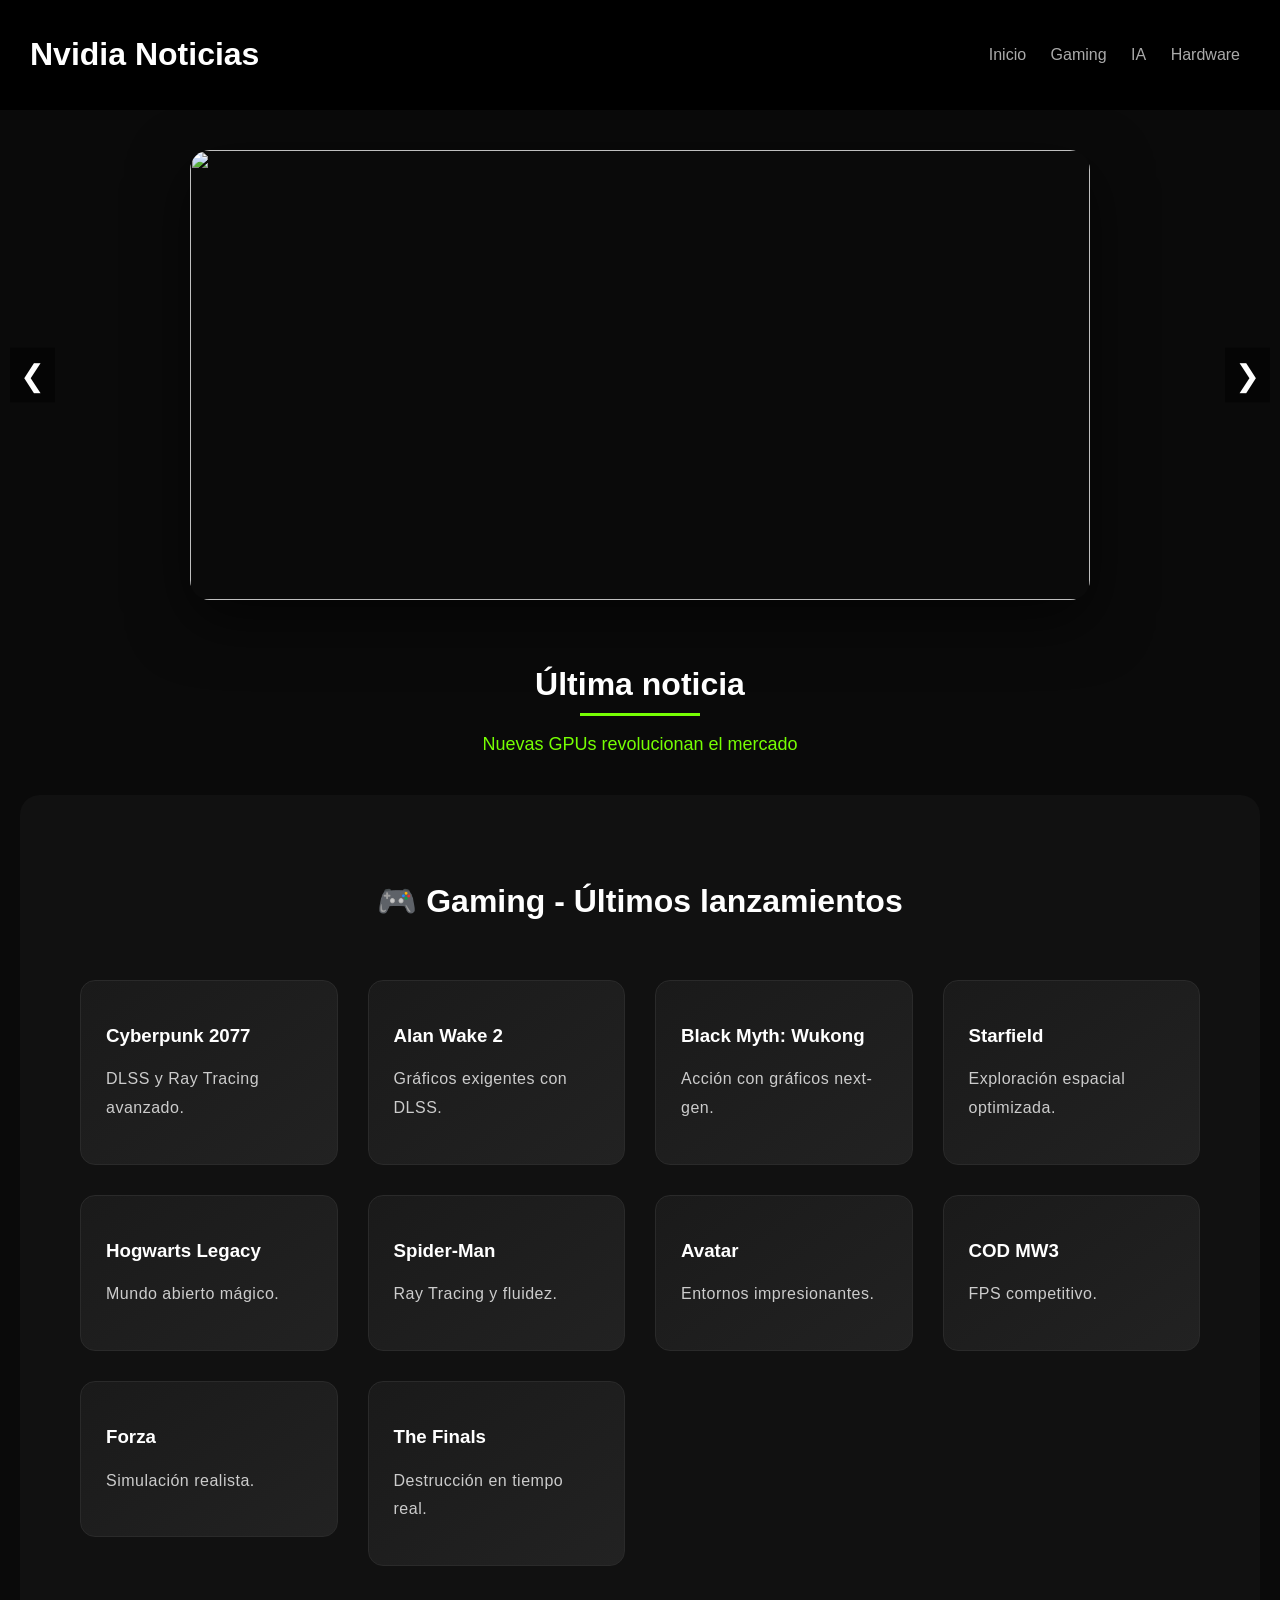
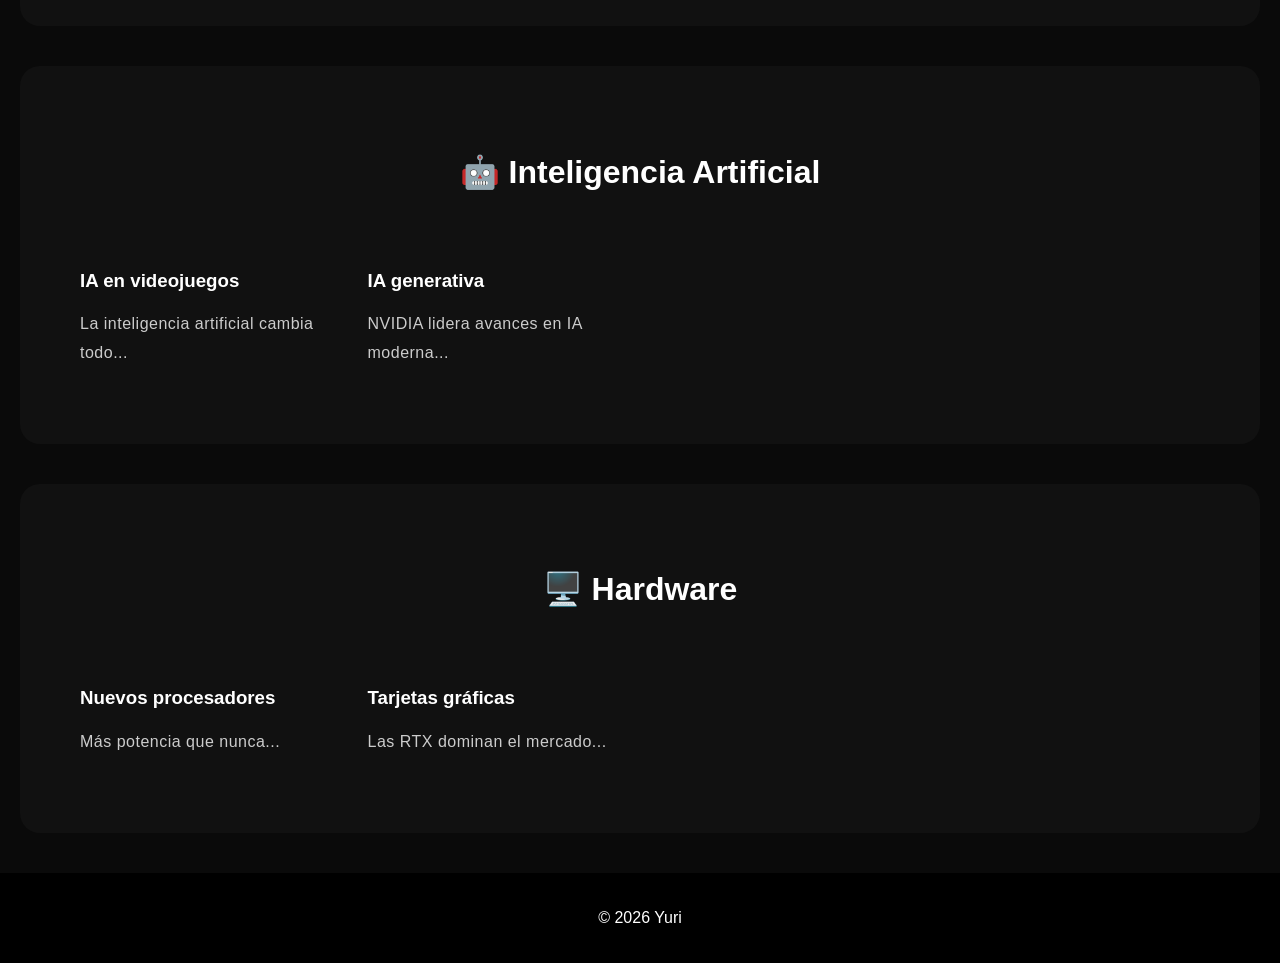
==== index.html @ d406ddd8 "Add files via upload" ====
<!DOCTYPE html>
<html lang="es">

<head>
<meta name="viewport" content="width=device-width, initial-scale=1.0">
<meta charset="UTF-8">
<title>NOTICIAS Nvidia</title>
<link rel="stylesheet" href="styles.css">
</head>

<body class="home-page">

<div class="fade-in" id="page">

<!-- HEADER -->
<header>
<h1>Nvidia Noticias</h1>
<nav>
<a href="#inicio">Inicio</a>
<a href="#gaming">Gaming</a>
<a href="#ia">IA</a>
<a href="#hardware">Hardware</a>
</nav>
</header>

<!-- HERO -->
<section id="inicio" class="hero">

<div class="slider">

<a href="rtx4060ti.html">
<img src="https://www.nvidia.com/content/dam/en-zz/Solutions/geforce/news/geforce-rtx-4060-4060ti/geforce-rtx-4060-family-ogimage.jpg">
</a>

<a href="cyberpunk.html">
<img src="https://i.ytimg.com/vi/_75FAksd0xw/maxresdefault.jpg">
</a>

<a href="rtx5090ti.html">
<img src="https://cdn.wccftech.com/wp-content/uploads/2025/01/NVIDIA-GeForce-RTX-5090-HD-1920x1056.jpeg">
</a>

<a href="ia.html">
<img src="https://d59jb5sy46ag5.cloudfront.net/filesedc/uploads/image/post/Respuesta_nvidia_jensen_huang_criticas_dlss_5_0f2d71fbaec8.jpg">
</a>

</div>

<button class="prev">&#10094;</button>
<button class="next">&#10095;</button>

</section>

<!-- TEXTO HERO -->
<section class="hero-text">
<h2>Última noticia</h2>
<p>Nuevas GPUs revolucionan el mercado</p>
</section>

<!-- GAMING -->
<section id="gaming" class="news">

<h2>🎮 Gaming - Últimos lanzamientos</h2>

<a href="cyberpunk.html" class="card">
<article>
<h3>Cyberpunk 2077</h3>
<p>DLSS y Ray Tracing avanzado.</p>
</article>
</a>

<a href="alanwake.html" class="card">
<article>
<h3>Alan Wake 2</h3>
<p>Gráficos exigentes con DLSS.</p>
</article>
</a>

<a href="wukong.html" class="card">
<article>
<h3>Black Myth: Wukong</h3>
<p>Acción con gráficos next-gen.</p>
</article>
</a>

<a href="starfield.html" class="card">
<article>
<h3>Starfield</h3>
<p>Exploración espacial optimizada.</p>
</article>
</a>

<a href="hogwarts.html" class="card">
<article>
<h3>Hogwarts Legacy</h3>
<p>Mundo abierto mágico.</p>
</article>
</a>

<a href="spiderman.html" class="card">
<article>
<h3>Spider-Man</h3>
<p>Ray Tracing y fluidez.</p>
</article>
</a>

<a href="avatar.html" class="card">
<article>
<h3>Avatar</h3>
<p>Entornos impresionantes.</p>
</article>
</a>

<a href="cod.html" class="card">
<article>
<h3>COD MW3</h3>
<p>FPS competitivo.</p>
</article>
</a>

<a href="forza.html" class="card">
<article>
<h3>Forza</h3>
<p>Simulación realista.</p>
</article>
</a>

<a href="finals.html" class="card">
<article>
<h3>The Finals</h3>
<p>Destrucción en tiempo real.</p>
</article>
</a>

</section>

<!-- IA -->
<section id="ia" class="news">

<h2>🤖 Inteligencia Artificial</h2>

<article>
<h3>IA en videojuegos</h3>
<p>La inteligencia artificial cambia todo...</p>
</article>

<article>
<h3>IA generativa</h3>
<p>NVIDIA lidera avances en IA moderna...</p>
</article>

</section>

<!-- HARDWARE -->
<section id="hardware" class="news">

<h2>🖥️ Hardware</h2>

<article>
<h3>Nuevos procesadores</h3>
<p>Más potencia que nunca...</p>
</article>

<article>
<h3>Tarjetas gráficas</h3>
<p>Las RTX dominan el mercado...</p>
</article>

</section>

<!-- FOOTER -->
<footer>
<p>© 2026 Yuri</p>
</footer>

</div>

<!-- ANIMACIÓN DE CARGA -->
<script>
window.addEventListener("load", () => {
  document.getElementById("page").classList.add("show");
});
</script>


<!-- SLIDER -->
<script>
let index = 0;
const slides = document.querySelectorAll(".slider a");

function showSlide(i) {
  slides.forEach(slide => slide.classList.remove("active"));
  slides[i].classList.add("active");
}

document.querySelector(".next").onclick = () => {
  index = (index + 1) % slides.length;
  showSlide(index);
};

document.querySelector(".prev").onclick = () => {
  index = (index - 1 + slides.length) % slides.length;
  showSlide(index);
};

setInterval(() => {
  index = (index + 1) % slides.length;
  showSlide(index);
}, 4000);

showSlide(index);
</script>


<!-- ANIMACIÓN AL HACER SCROLL -->
<script>
const sections = document.querySelectorAll(".fade-section");

const observer = new IntersectionObserver(entries => {
  entries.forEach(entry => {
    if(entry.isIntersecting){
      entry.target.classList.add("show");
    }
  });
});

sections.forEach(section => {
  observer.observe(section);
});
</script>

</body>
</html>
---- styles.css ----
/* =========================
   RESET
========================= */

body{
  overflow-x:hidden;
  margin:0;
  padding:0;
  font-family:Arial, sans-serif;
  background:#0a0a0a;
  color:white;
}
section{
  scroll-margin-top: 100px;
}
#inicio{
  scroll-margin-top: 80px; /* ajusta según altura del header */
}
html{
  scroll-behavior:smooth;
}
#random-news{
  display: contents;
}
/* =========================
   ANIMACIONES
========================= */

.fade-in{
  opacity:0;
  transform:translateY(20px);
  transition:all .8s ease;
}

.fade-in.show{
  opacity:1;
  transform:translateY(0);
}
.fade-section{
  opacity:0;
  transform:translateY(40px);
  transition:all .8s ease;
}

.fade-section.show{
  opacity:1;
  transform:translateY(0);
}

/* =========================
   HEADER
========================= */

header{
  display:flex;
  justify-content:space-between;
  align-items:center;
  padding:15px 30px;
  background:black;
  position:sticky;
  top:0;
  z-index:1000;
}

nav a{
  margin:0 10px;
  color:#aaa;
  text-decoration:none;
  transition:.3s;
}

nav a:hover{
  color:#76ff03;
}

/* =========================
   HERO GENERAL
========================= */

.hero{
  position:relative;
  width:100%;
  height:auto;
  min-height:260px;
  padding:20px 0;
}
.hero img{
  width:100%;
  height:auto;
  display:block;
}

/* =========================
   TEXTO HERO
========================= */

.hero-text{
  text-align:center;
  margin-top:20px;
  margin-bottom:40px;
}

.hero-text h2{
  font-size:32px;
  margin-bottom:10px;
  position:relative;
}

.hero-text h2::after{
  content:"";
  display:block;
  width:120px;
  height:3px;
  background:#76ff03;
  margin:10px auto;
}

.hero-text p{
  color:#76ff03;
  font-size:18px;
}

/* =========================
   HERO CYBERPUNK / WUKONG
========================= */

.hero-cyber,
.hero-wukong{
  display:flex;
  align-items:center;
  justify-content:center;
  gap:40px;
  max-width:1200px;
  margin:auto;
  padding:20px;
}

.hero-cyber img,
.hero-wukong img{
  width:45%;
  max-width:500px;
  height:auto;
  filter: brightness(0.85) contrast(1.1);
  object-fit:cover;
  object-position:center;
}

.hero-side-text{
  max-width:350px;
}

.hero-side-text h2{
  font-size:42px;
  margin-bottom:10px;
}

.hero-side-text p{
  color:#76ff03;
  font-size:22px;
}

/* =========================
   PAGINAS ESPECIFICAS
========================= */

.home-page .hero{
  padding:40px 0;
  background:url("https://img.freepik.com/vector-gratis/abstracto-gradiente-fondo-lineas-diagonales_23-2150539669.jpg?semt=ais_rp_progressive&w=740&q=80") no-repeat center/cover;
}

.home-page .slider img{
  object-fit:cover;
  object-position:center 60%;
}

.wukong-page{
  background:linear-gradient(to right,#0f0f0f,#1a1a1a);
}

/* =========================
   SLIDER
========================= */

.slider{
  position:relative;
  width:90%;
  max-width:900px;
  margin:0 auto;
  border-radius:20px;
  overflow:hidden;
  background:transparent;
  box-shadow:0 20px 60px rgba(0,0,0,0.6);
  height:450px;
}
.slider a{
  position:absolute;
  inset:0;
  opacity:0;
  transition:opacity .8s ease;
}
.slider a.active{
  opacity:1;
  z-index:2;
}
.slider img{
  width:100%;
  height:100%;
  object-fit:cover;
  display:block;

  transform:scale(1.1);
  transition:transform 4s ease;
}
.slider a.active img{
  transform:scale(1);
}

/* =========================
   BOTONES SLIDER
========================= */

.prev,
.next{
  position:absolute;
  top:50%;
  transform:translateY(-50%);
  background:rgba(0,0,0,.5);
  border:none;
  color:white;
  font-size:30px;
  padding:10px;
  cursor:pointer;
  z-index:4;
}

.prev{ left:10px; }
.next{ right:10px; }

.prev:hover,
.next:hover{
  background:rgba(118,255,3,.5);
}

/* =========================
   NEWS
========================= */

.news{
  display:grid;
  grid-template-columns:repeat(auto-fit,minmax(250px,1fr));
  gap:30px;
  padding:60px;
  margin:40px 20px;
  background:#111;
  border-radius:20px;
}

.news h2{
  grid-column:1 / -1;
  margin-bottom:30px;
  text-align:center;
  font-size:32px;
}

/* =========================
   TARJETAS
========================= */

.card{
  text-decoration:none;
  color:white;
}

.card article{
  background:linear-gradient(145deg,#1a1a1a,#222);
  padding:25px;
  border-radius:15px;
  transition:.3s;
  border:1px solid #2a2a2a;
}

.card article:hover{
  transform:translateY(-5px);
  box-shadow:0 0 20px rgba(118,255,3,.3);
}

/* =========================
   NOTICIA GRANDE
========================= */

.big-news{
  padding:20px;
  max-width:900px;
  margin:auto;
}

.big-news h2{
  font-size:32px;
  margin-bottom:20px;
}

.big-news img{
  width:100%;
  border-radius:12px;
  margin-bottom:25px;
}

/* =========================
   TEXTO
========================= */

.big-news p,
.news p{
  font-size:16px;
  line-height:1.8;
  letter-spacing:.5px;
  color:#ccc;
}

/* =========================
   FOOTER
========================= */

footer{
  text-align:center;
  padding:20px;
  background:black;
}

/* =========================
   RESPONSIVE
========================= */

@media (max-width:768px){

header{
  flex-direction:column;
  text-align:center;
}
.slider{
  height:260px;
  object-position: center center;
}

nav a{
  display:inline-block;
  margin:5px;
}
.hero-cyber,
.hero-wukong{
  flex-direction:column;
  text-align:center;
  gap:20px;
  padding: 0 0px;
}
.wukong-page .hero-wukong img{
  width:100%;
  object-fit:cover;
  object-position:center center;
}
.hero-cyber img,
.hero-wukong img{
  width:100%;
  max-width:90%; 
  margin:0 auto;
  display:block;
}

.hero-side-text{
  max-width:100%;
}

.hero-side-text h2{
  font-size:28px;
}

.hero-side-text p{
  font-size:18px;
}

.news{
  padding:20px;
}

}
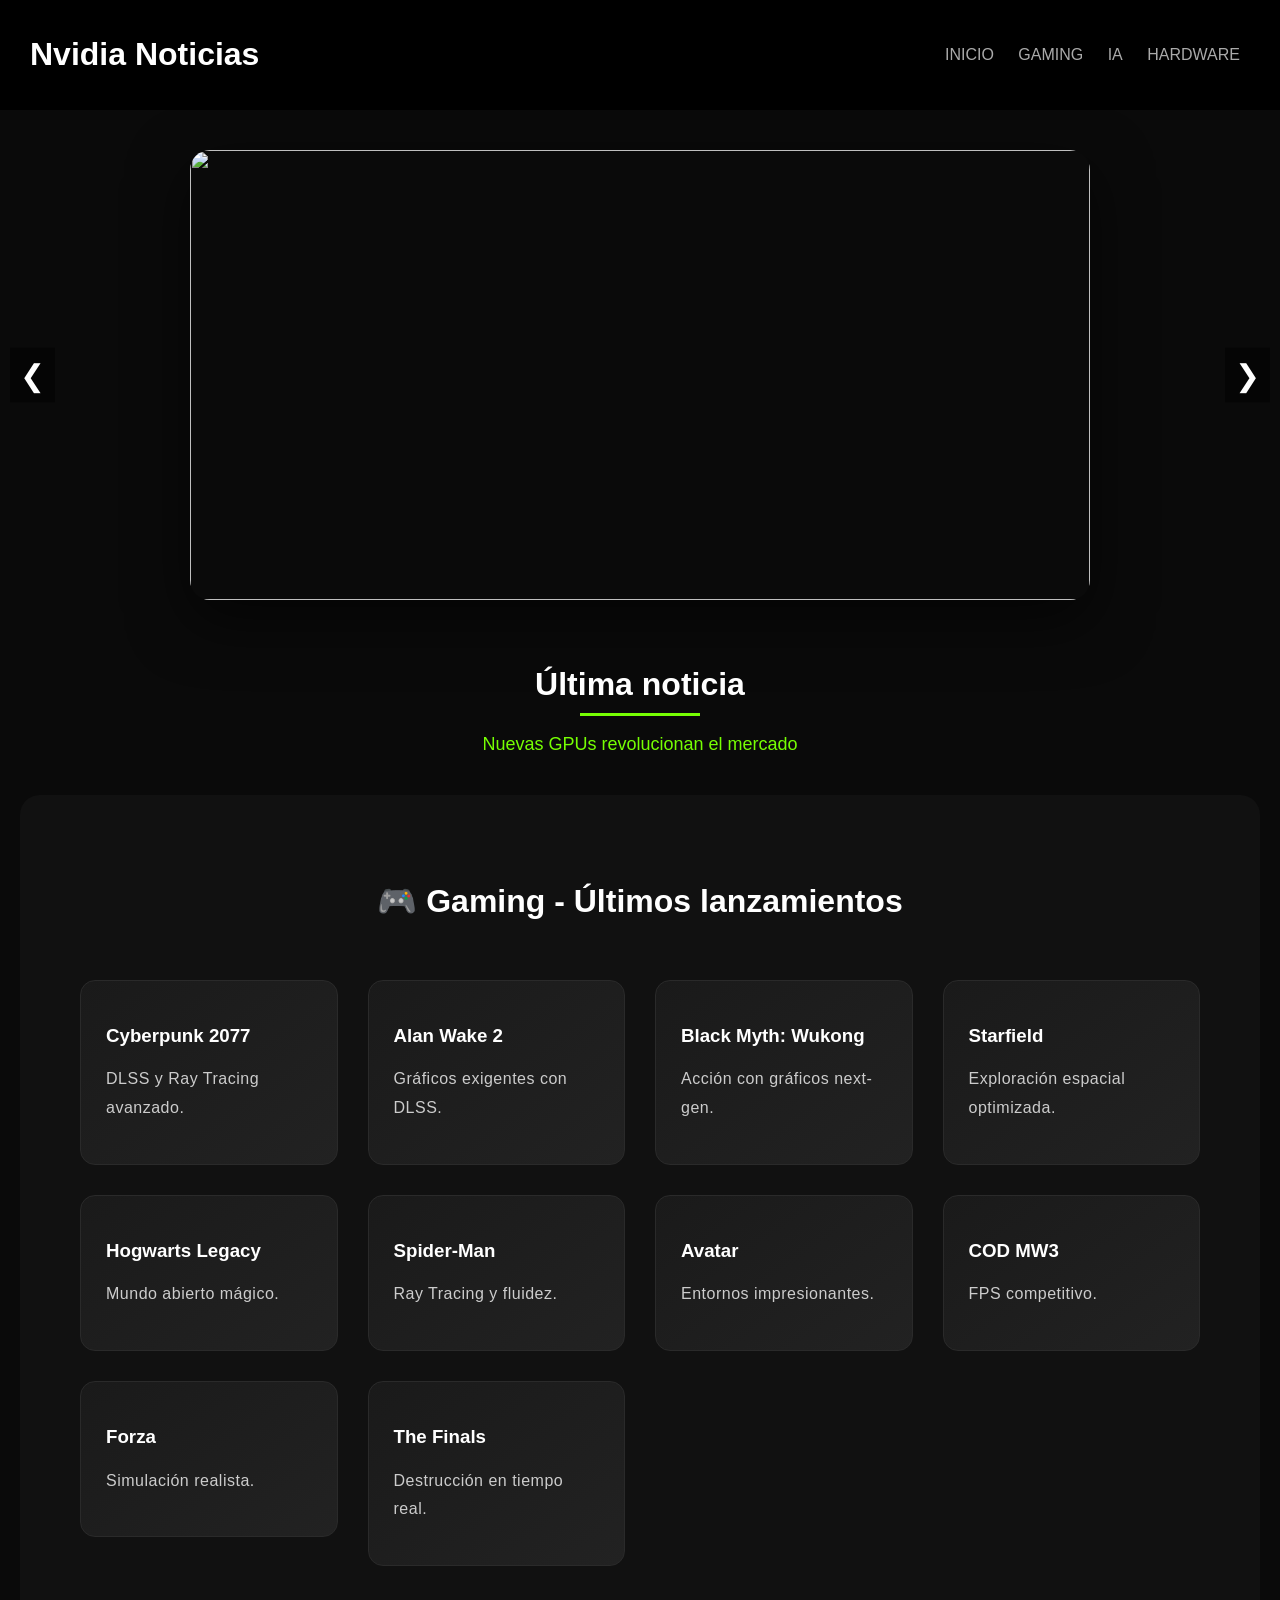
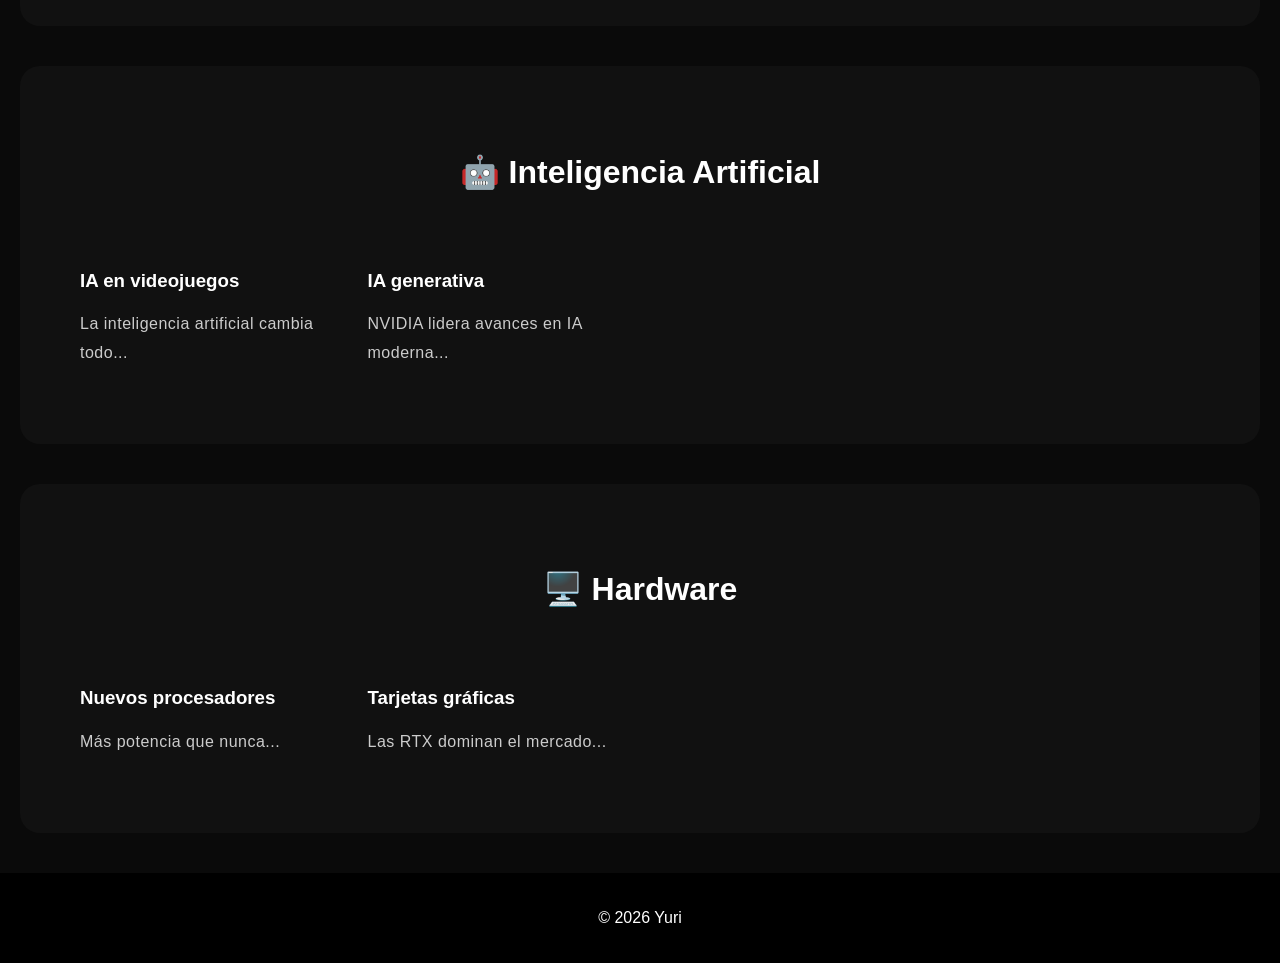
==== commit e5562af1: "Fix HTML encoding issues in index.html" ====
--- a/index.html
+++ b/index.html
@@ -16,10 +16,10 @@
 <header>
 <h1>Nvidia Noticias</h1>
 <nav>
-<a href="#inicio">Inicio</a>
-<a href="#gaming">Gaming</a>
+<a href="#inicio">INICIO</a>
+<a href="#gaming">GAMING</a>
 <a href="#ia">IA</a>
-<a href="#hardware">Hardware</a>
+<a href="#hardware">HARDWARE</a>
 </nav>
 </header>
 
@@ -230,4 +230,4 @@
 </script>
 
 </body>
-</html>+</html>
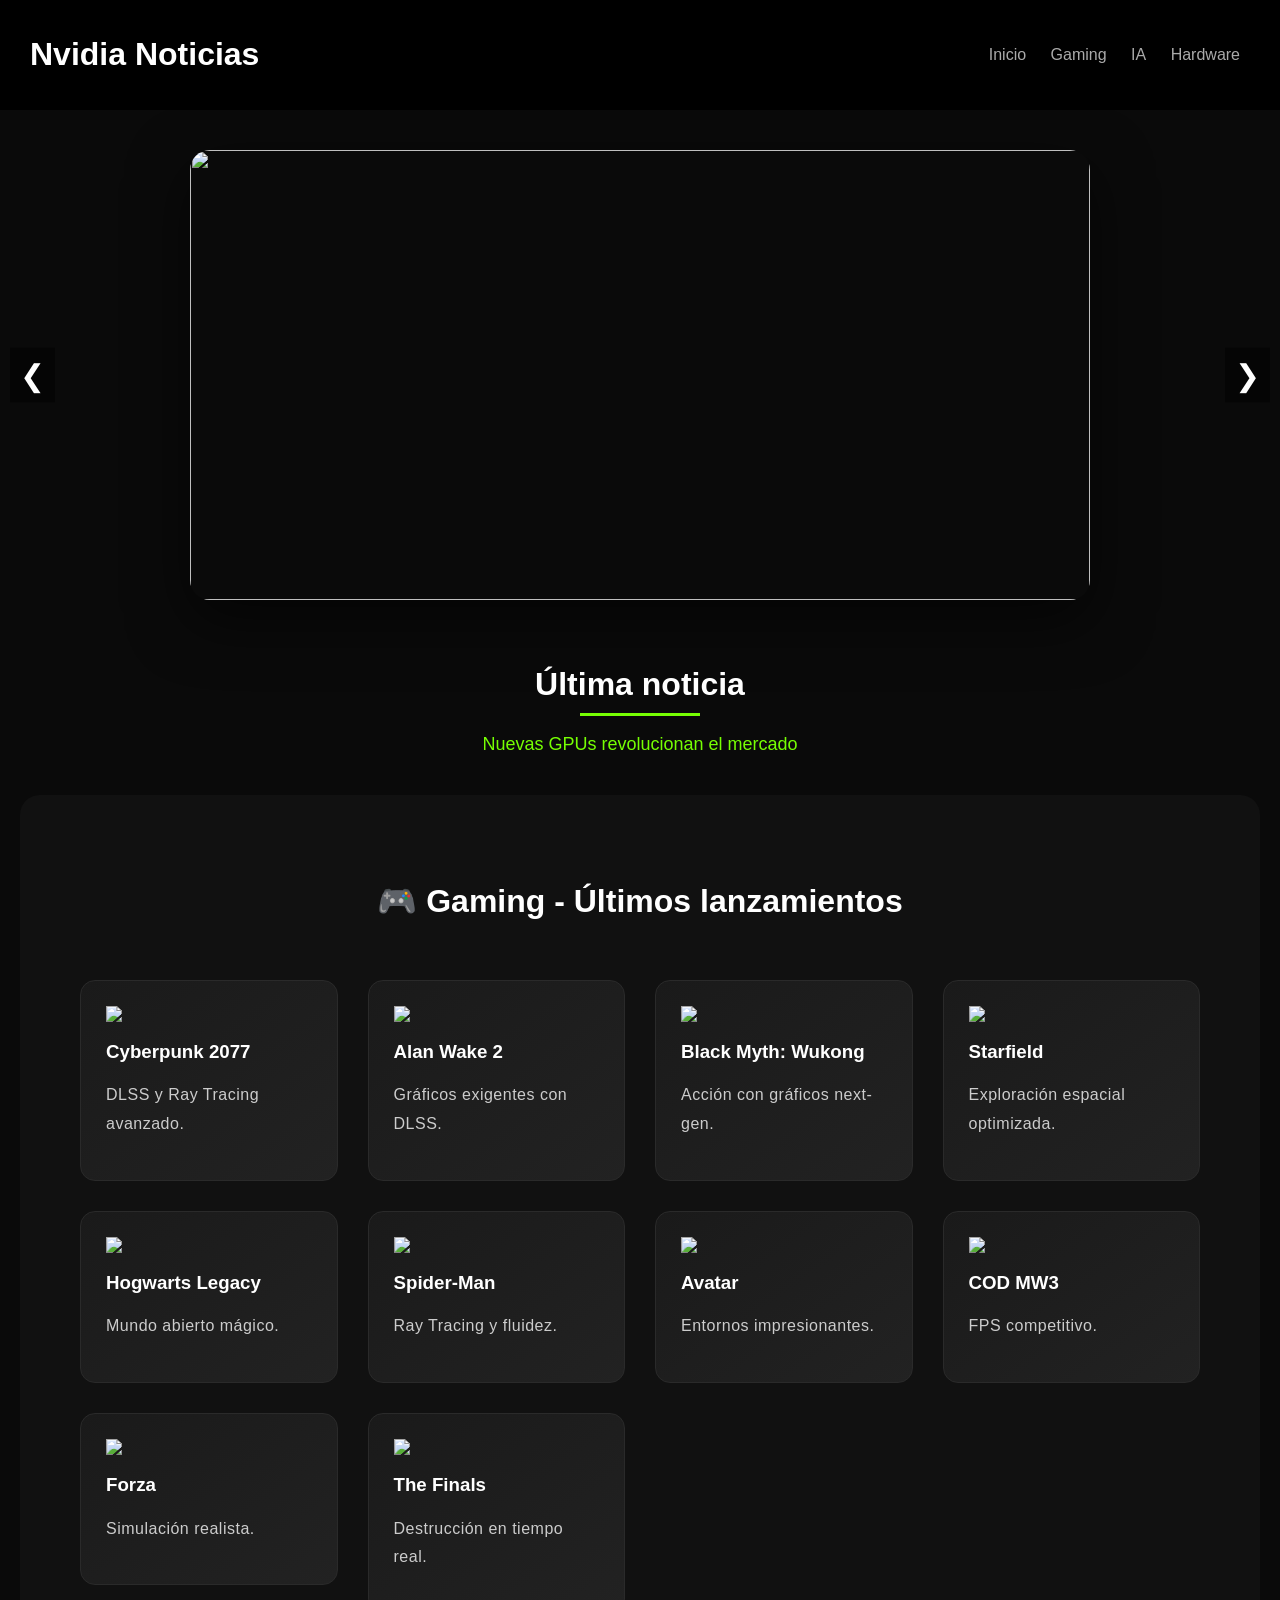
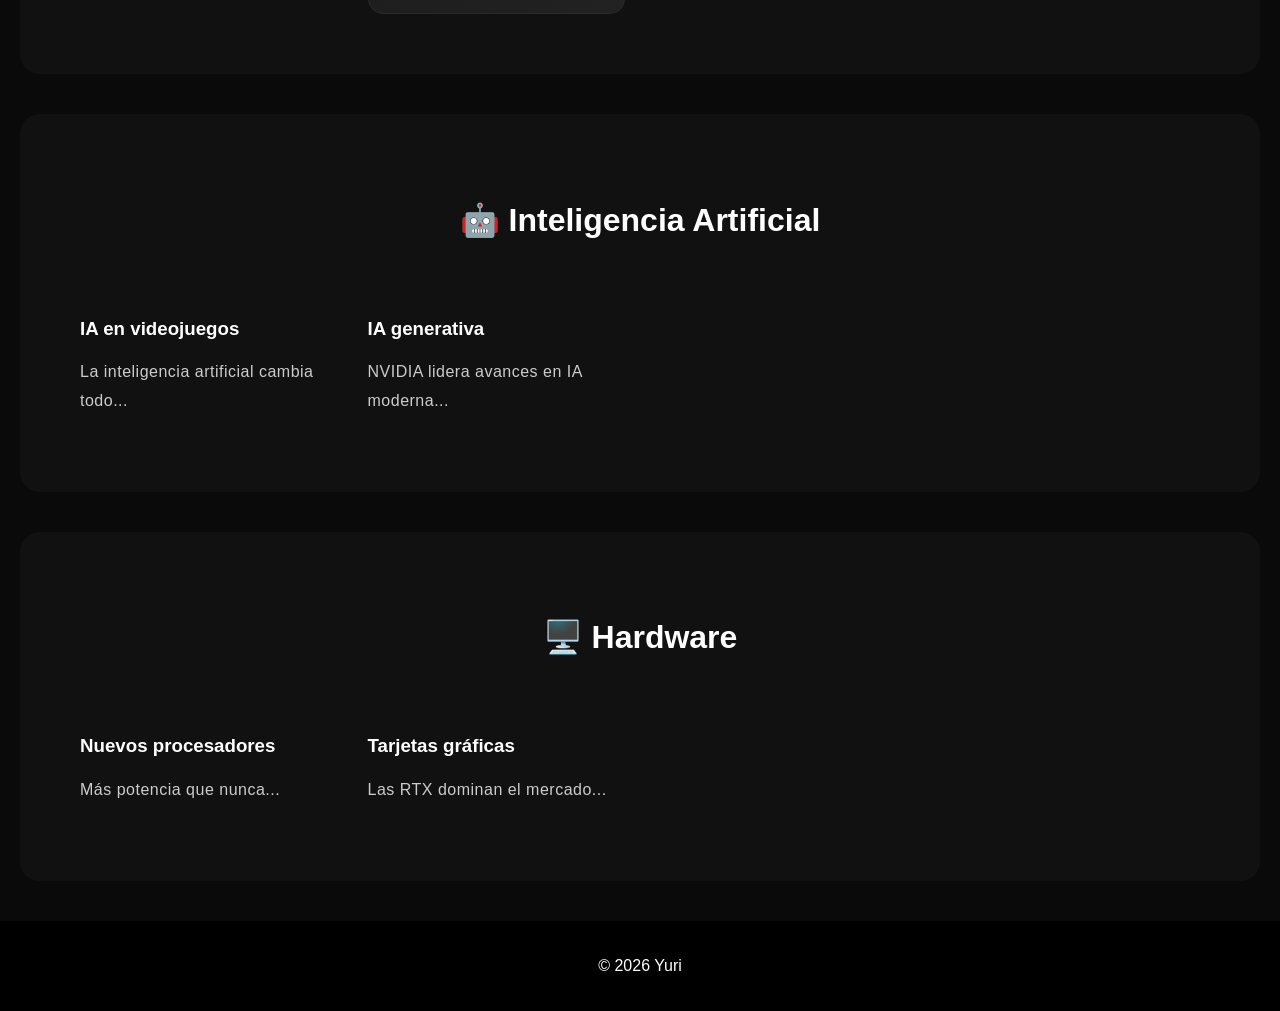
==== commit e53cd958: "Update index.html" ====
--- a/index.html
+++ b/index.html
@@ -16,10 +16,10 @@
 <header>
 <h1>Nvidia Noticias</h1>
 <nav>
-<a href="#inicio">INICIO</a>
-<a href="#gaming">GAMING</a>
+<a href="#inicio">Inicio</a>
+<a href="#gaming">Gaming</a>
 <a href="#ia">IA</a>
-<a href="#hardware">HARDWARE</a>
+<a href="#hardware">Hardware</a>
 </nav>
 </header>
 
@@ -63,14 +63,16 @@
 <h2>🎮 Gaming - Últimos lanzamientos</h2>
 
 <a href="cyberpunk.html" class="card">
-<article>
-<h3>Cyberpunk 2077</h3>
-<p>DLSS y Ray Tracing avanzado.</p>
-</article>
+  <article>
+    <img src="https://i.ytimg.com/vi/_75FAksd0xw/maxresdefault.jpg">
+    <h3>Cyberpunk 2077</h3>
+    <p>DLSS y Ray Tracing avanzado.</p>
+  </article>
 </a>
 
 <a href="alanwake.html" class="card">
 <article>
+  <img src="https://geeko-media.lesoir.be/wp-content/uploads/2023/11/ALAN-WAKE-AFF-1068x580.jpg">
 <h3>Alan Wake 2</h3>
 <p>Gráficos exigentes con DLSS.</p>
 </article>
@@ -78,6 +80,7 @@
 
 <a href="wukong.html" class="card">
 <article>
+  <img src="https://cloudfront-us-east-1.images.arcpublishing.com/copesa/UTXVXI5LONB55AIKQVICMKXAM4.jpg">
 <h3>Black Myth: Wukong</h3>
 <p>Acción con gráficos next-gen.</p>
 </article>
@@ -85,6 +88,7 @@
 
 <a href="starfield.html" class="card">
 <article>
+  <img src="https://shared.fastly.steamstatic.com/store_item_assets/steam/apps/1716740/capsule_616x353.jpg?t=1773759594">
 <h3>Starfield</h3>
 <p>Exploración espacial optimizada.</p>
 </article>
@@ -92,6 +96,7 @@
 
 <a href="hogwarts.html" class="card">
 <article>
+  <img src="https://assets.nintendo.com/image/upload/ar_16:9,c_lpad,w_1240/b_white/f_auto/q_auto/store/software/switch/70010000014724/72ce0a17215521a167c3da579db4cc48a2f7a52eacc81ad985ba20fd6817fdc2">
 <h3>Hogwarts Legacy</h3>
 <p>Mundo abierto mágico.</p>
 </article>
@@ -99,6 +104,7 @@
 
 <a href="spiderman.html" class="card">
 <article>
+  <img src="https://encrypted-tbn0.gstatic.com/images?q=tbn:ANd9GcRF3SodzXUZK-5pZvQP10zX2SZTaMP24neWZg&s">
 <h3>Spider-Man</h3>
 <p>Ray Tracing y fluidez.</p>
 </article>
@@ -106,6 +112,7 @@
 
 <a href="avatar.html" class="card">
 <article>
+  <img src="https://image.api.playstation.com/vulcan/ap/rnd/202306/0113/dff5e6c6b9cdd36b417d13aea5bc7cede609f70a44905ac8.jpg">
 <h3>Avatar</h3>
 <p>Entornos impresionantes.</p>
 </article>
@@ -113,6 +120,7 @@
 
 <a href="cod.html" class="card">
 <article>
+  <img src="https://imagenes.hobbyconsolas.com/files/image_1920_1080/uploads/imagenes/2025/02/14/690463561184e.jpeg">
 <h3>COD MW3</h3>
 <p>FPS competitivo.</p>
 </article>
@@ -120,6 +128,7 @@
 
 <a href="forza.html" class="card">
 <article>
+  <img src="https://shared.fastly.steamstatic.com/store_item_assets/steam/apps/2483190/e8e49b907c171a8036e9430eadf13306a085533d/capsule_616x353.jpg?t=1771950222">
 <h3>Forza</h3>
 <p>Simulación realista.</p>
 </article>
@@ -127,6 +136,7 @@
 
 <a href="finals.html" class="card">
 <article>
+  <img src="https://encrypted-tbn0.gstatic.com/images?q=tbn:ANd9GcQHQZQpBad9wdoiNx3nM9UkuuyjoRxwXKh8kw&s">
 <h3>The Finals</h3>
 <p>Destrucción en tiempo real.</p>
 </article>
--- a/styles.css
+++ b/styles.css
@@ -9,6 +9,14 @@
   font-family:Arial, sans-serif;
   background:#0a0a0a;
   color:white;
+}
+*{
+  box-sizing: border-box;
+}
+
+img{
+  max-width:100%;
+  display:block;
 }
 section{
   scroll-margin-top: 100px;
@@ -133,6 +141,7 @@
   max-width:1200px;
   margin:auto;
   padding:20px;
+  box-sizing: border-box;
 }
 
 .hero-cyber img,
@@ -205,16 +214,15 @@
 .slider img{
   width:100%;
   height:100%;
-  object-fit:cover;
-  display:block;
-
-  transform:scale(1.1);
-  transition:transform 4s ease;
-}
+  object-fit:conver;
+
+  transform: scale(1.03);
+  transition: transform 6s ease;
+}
+
 .slider a.active img{
-  transform:scale(1);
-}
-
+  transform: scale(1);
+}
 /* =========================
    BOTONES SLIDER
 ========================= */
@@ -338,8 +346,16 @@
   text-align:center;
 }
 .slider{
-  height:260px;
+  width:100%;
+  margin:0 auto;
+  height:auto;
+  aspect-ratio: 16 / 9; /* 👈 mantiene proporción */
   object-position: center center;
+}
+.slider img{
+  width:100%;
+  height:100%;
+  object-fit: contain; /* 👈 NO recorta */
 }
 
 nav a{
@@ -349,9 +365,10 @@
 .hero-cyber,
 .hero-wukong{
   flex-direction:column;
+  display:flex;
   text-align:center;
   gap:20px;
-  padding: 0 0px;
+  padding: 0 10px;
 }
 .wukong-page .hero-wukong img{
   width:100%;
@@ -360,12 +377,11 @@
 }
 .hero-cyber img,
 .hero-wukong img{
-  width:100%;
-  max-width:90%; 
-  margin:0 auto;
-  display:block;
-}
-
+  width:100% !important;
+  aspect-ratio: 20 / 9;
+  object-fit: cover;
+  max-height:300px; /* 👈 ajusta */
+}
 .hero-side-text{
   max-width:100%;
 }
@@ -382,4 +398,4 @@
   padding:20px;
 }
 
-}+}
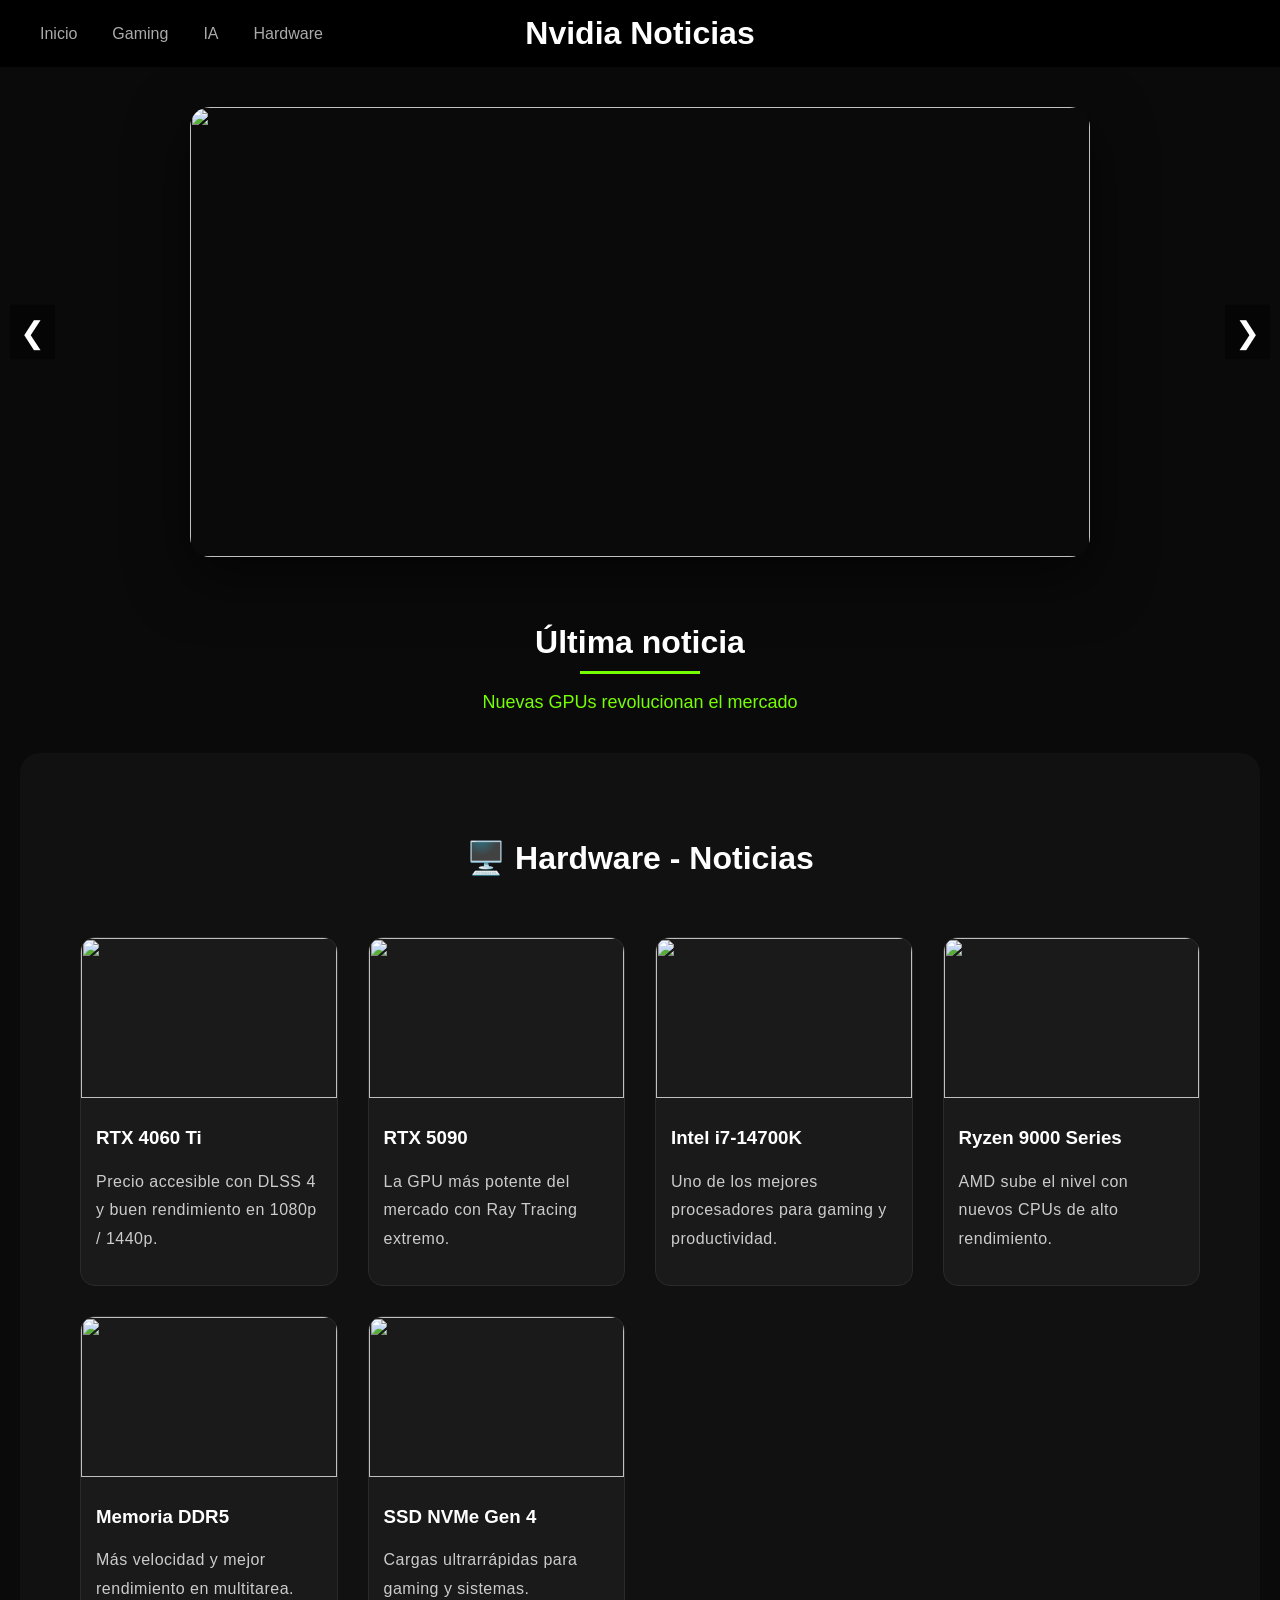
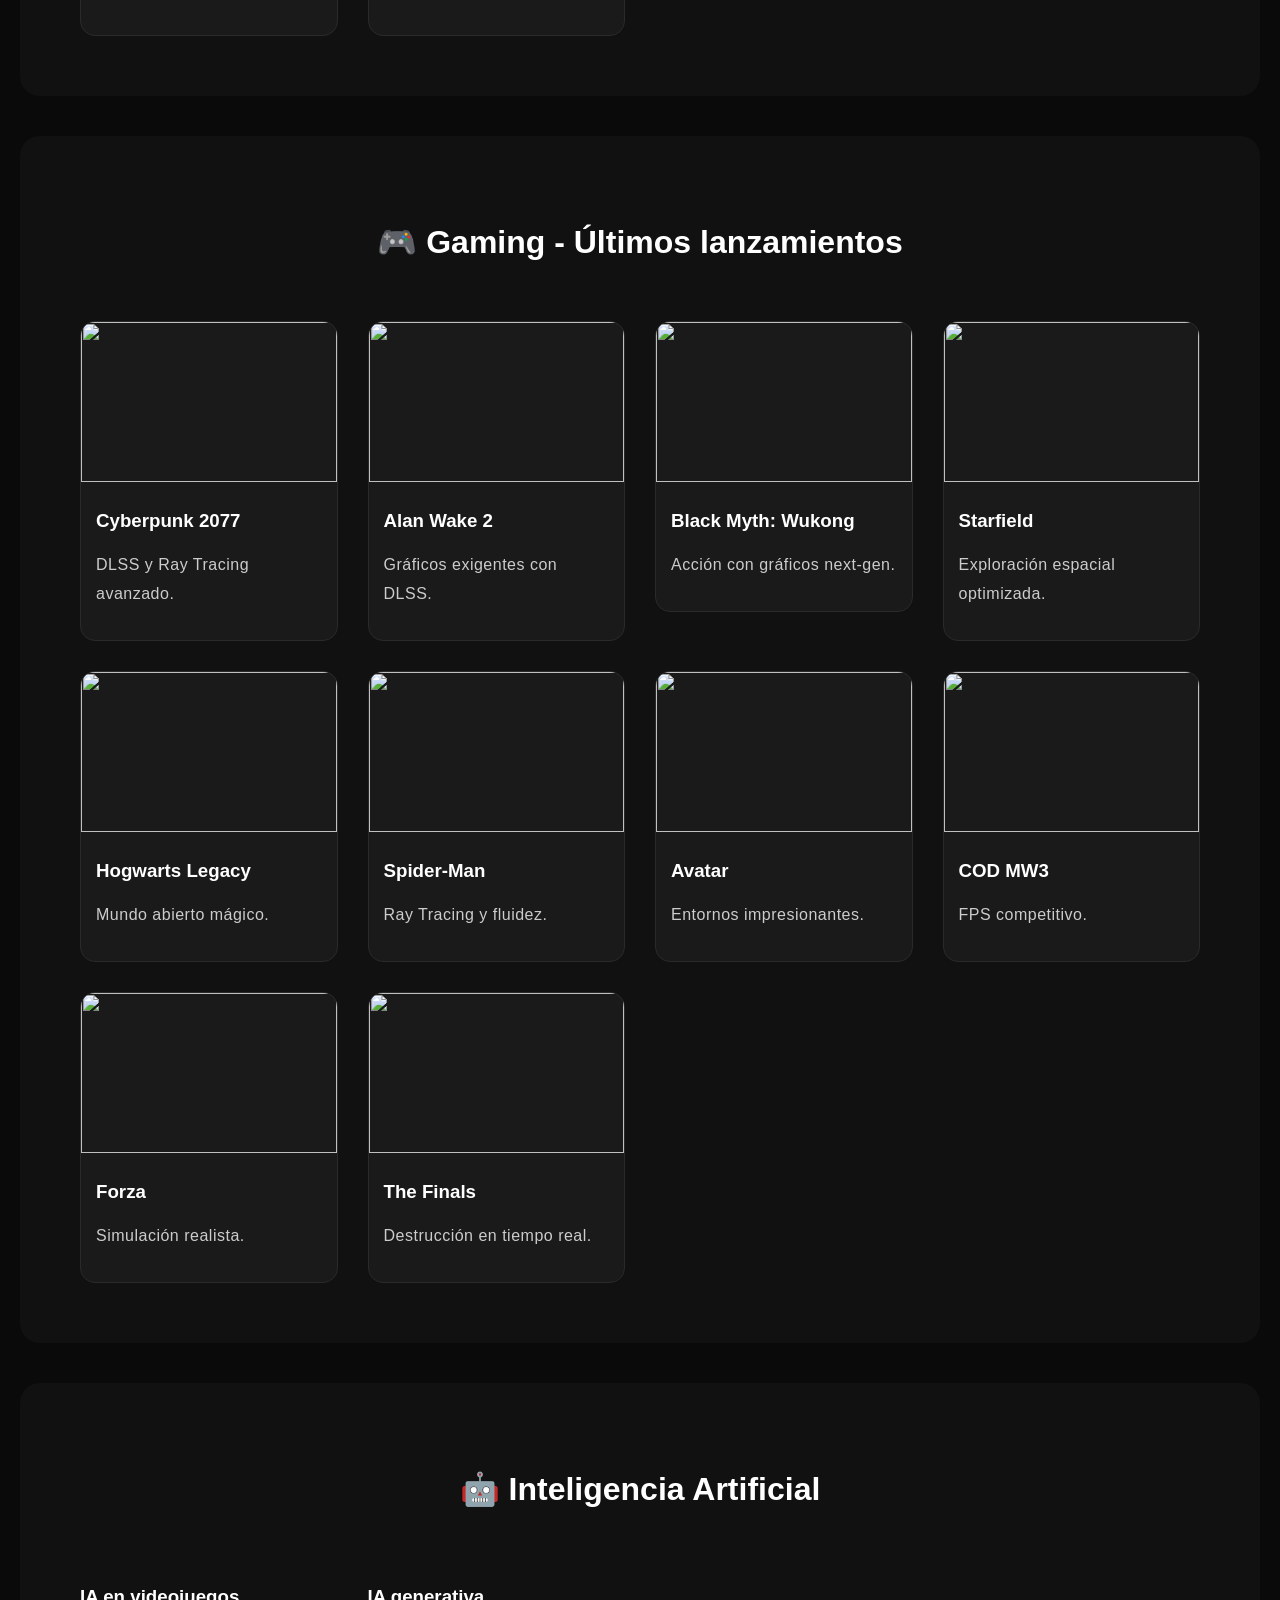
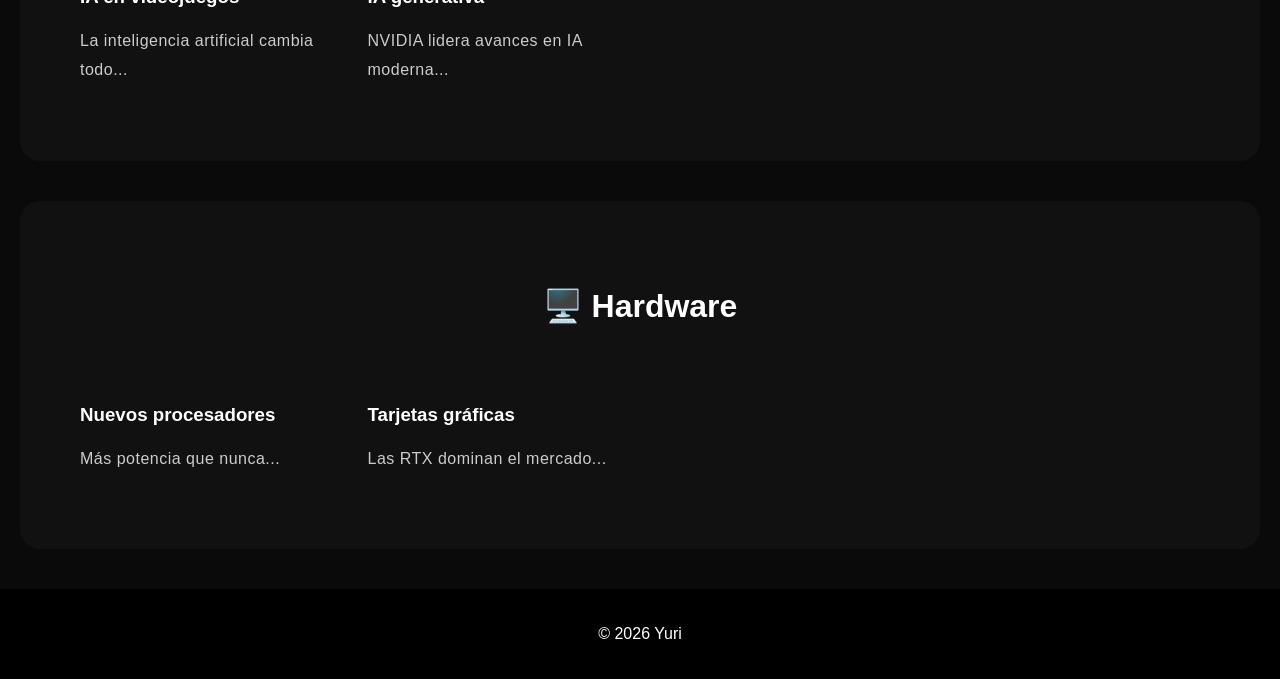
==== commit 2c8e22ec: "Update index.html" ====
--- a/index.html
+++ b/index.html
@@ -14,13 +14,13 @@
 
 <!-- HEADER -->
 <header>
-<h1>Nvidia Noticias</h1>
-<nav>
-<a href="#inicio">Inicio</a>
-<a href="#gaming">Gaming</a>
-<a href="#ia">IA</a>
-<a href="#hardware">Hardware</a>
-</nav>
+  <h1>Nvidia Noticias</h1>
+  <nav>
+    <a href="#inicio">Inicio</a>
+    <a href="#gaming">Gaming</a>
+    <a href="#ia">IA</a>
+    <a href="#hardware">Hardware</a>
+  </nav>
 </header>
 
 <!-- HERO -->
@@ -56,7 +56,60 @@
 <h2>Última noticia</h2>
 <p>Nuevas GPUs revolucionan el mercado</p>
 </section>
-
+<!-- HARDWARE PRO -->
+<section id="hardware" class="news">
+
+<h2>🖥️ Hardware - Noticias</h2>
+
+<a href="rtx4060ti.html" class="card">
+  <article>
+    <img src="https://www.nvidia.com/content/dam/en-zz/Solutions/geforce/news/geforce-rtx-4060-4060ti/geforce-rtx-4060-family-ogimage.jpg">
+    <h3>RTX 4060 Ti</h3>
+    <p>Precio accesible con DLSS 4 y buen rendimiento en 1080p / 1440p.</p>
+  </article>
+</a>
+
+<a href="rtx5090ti.html" class="card">
+  <article>
+    <img src="https://cdn.wccftech.com/wp-content/uploads/2025/01/NVIDIA-GeForce-RTX-5090-HD-1920x1056.jpeg">
+    <h3>RTX 5090</h3>
+    <p>La GPU más potente del mercado con Ray Tracing extremo.</p>
+  </article>
+</a>
+
+<a href="cpu.html" class="card">
+  <article>
+    <img src="https://m.media-amazon.com/images/I/61C1DOLRK4L.jpg">
+    <h3>Intel i7-14700K</h3>
+    <p>Uno de los mejores procesadores para gaming y productividad.</p>
+  </article>
+</a>
+
+<a href="amd.html" class="card">
+  <article>
+    <img src="https://itc.ua/wp-content/uploads/2024/12/AMD-Ryzen-9000X3D-3D-V-Cache-CPUs-Ryzen-9-9950X3D-Ryzen-7-9800X3D-Gaming-Performance-Leak-_Main-835x497.jpg">
+    <h3>Ryzen 9000 Series</h3>
+    <p>AMD sube el nivel con nuevos CPUs de alto rendimiento.</p>
+  </article>
+</a>
+
+<a href="ram.html" class="card">
+  <article>
+    <img src="https://media.kingston.com/kingston/articles/ktc-hero-ddr5-qualified-motherboards-thumbnail-md.jpg">
+    <h3>Memoria DDR5</h3>
+    <p>Más velocidad y mejor rendimiento en multitarea.</p>
+  </article>
+</a>
+
+<a href="ssd.html" class="card">
+  <article>
+    <img src="https://assets.micron.com/adobe/assets/urn:aaid:aem:3826b33c-1877-4d63-ab63-1d58f9dc3e99/as/crucial-catalog-nvme-background-hero-banner-3000x1200.jpg?width=1500&preferwebp=true">
+    <h3>SSD NVMe Gen 4</h3>
+    <p>Cargas ultrarrápidas para gaming y sistemas.</p>
+  </article>
+</a>
+
+</section>
 <!-- GAMING -->
 <section id="gaming" class="news">
 
--- a/styles.css
+++ b/styles.css
@@ -15,17 +15,15 @@
 }
 
 img{
+
   max-width:100%;
+  height:auto;
+
   display:block;
-}
-section{
-  scroll-margin-top: 100px;
-}
-#inicio{
-  scroll-margin-top: 80px; /* ajusta según altura del header */
 }
 html{
   scroll-behavior:smooth;
+  scroll-padding-top: 130px;
 }
 #random-news{
   display: contents;
@@ -61,8 +59,8 @@
 
 header{
   display:flex;
-  justify-content:space-between;
   align-items:center;
+  justify-content:center; /* 👈 centra el h1 */
   padding:15px 30px;
   background:black;
   position:sticky;
@@ -70,6 +68,19 @@
   z-index:1000;
 }
 
+/* NAV a la izquierda */
+header nav{
+  position:absolute;
+  left:30px;
+  display:flex;
+  gap:15px;
+}
+
+/* TÍTULO */
+header h1{
+  margin:0;
+}
+
 nav a{
   margin:0 10px;
   color:#aaa;
@@ -80,7 +91,6 @@
 nav a:hover{
   color:#76ff03;
 }
-
 /* =========================
    HERO GENERAL
 ========================= */
@@ -107,7 +117,12 @@
   margin-top:20px;
   margin-bottom:40px;
 }
-
+.hero-full img{
+  width:100%;
+  height:400px; /* puedes subir a 500 si quieres */
+  object-fit:cover; /* 🔥 clave para que no se deforme */
+  border-radius:12px;
+}
 .hero-text h2{
   font-size:32px;
   margin-bottom:10px;
@@ -134,7 +149,7 @@
 
 .hero-cyber,
 .hero-wukong{
-  display:flex;
+  display:block !important;
   align-items:center;
   justify-content:center;
   gap:40px;
@@ -146,14 +161,25 @@
 
 .hero-cyber img,
 .hero-wukong img{
-  width:45%;
-  max-width:500px;
-  height:auto;
-  filter: brightness(0.85) contrast(1.1);
+   width:100%;
+  max-width:none; /* 👈 elimina el límite */
+  height:400px;
   object-fit:cover;
-  object-position:center;
-}
-
+  display:block;
+  border-radius:15px;
+}
+.hero-small img{
+  width:100%;
+  max-width:700px;
+  margin:auto;
+  display:block;
+  border-radius:12px;
+}
+
+.hero-text{
+  text-align:center;
+  margin-top:15px;
+}
 .hero-side-text{
   max-width:350px;
 }
@@ -167,7 +193,89 @@
   color:#76ff03;
   font-size:22px;
 }
-
+/* =========================
+   Layout general
+========================= */
+
+.layout{
+  display:flex;
+  align-items:flex-start; /* 👈 IMPORTANTE */
+  gap:30px;
+  max-width:1200px;
+  margin:40px auto;
+}
+
+/* contenido izquierda */
+.content{
+  flex: 0 0 85%;
+}
+
+/* sidebar derecha */
+.sidebar{
+  flex: 0 0 20%;
+  max-width:320px;
+  background:#111;
+  margin-top:20px;
+  padding:20px;
+  border-radius:15px;
+  height:fit-content;
+
+  margin-top: 30px; /* 👈 AJUSTA ESTO */
+}
+.sidebar-news{
+  display:flex;
+  flex-direction:column;
+  gap:15px;
+}
+/* tarjetas */
+.side-card{
+  display:block; /* 👈 cambia de flex a bloque */
+  padding:10px;
+  margin-bottom:15px;
+  background:#1a1a1a;
+  border-radius:12px;
+  overflow:hidden;
+   text-align:center;
+
+  text-decoration:none;
+  color:white;
+  transition:.3s;
+}
+.sidebar h3{
+  margin-bottom:20px;
+}
+/* imagen */
+.side-card img{
+  width:100%;
+  height:auto; /* 👈 clave */
+  max-height:120px; /* opcional */
+  object-fit:contain; /* 👈 muestra completa */
+  background:#000; /* opcional, relleno */
+  border-radius:10px;
+}
+
+
+/* texto */
+.side-info h4{
+  font-size:18px;
+  font-weight:bold;
+}
+
+.side-info p{
+  margin:2px 0 0;
+  font-size:18px;
+  color:#ffffff;
+}
+
+/* hover */
+
+.side-card:hover p{
+  color:black;
+}
+.side-card:hover{
+  background:#76ff03;
+  color:black;
+}
 /* =========================
    PAGINAS ESPECIFICAS
 ========================= */
@@ -280,16 +388,31 @@
 }
 
 .card article{
-  background:linear-gradient(145deg,#1a1a1a,#222);
-  padding:25px;
+  background:#1a1a1a;
   border-radius:15px;
+  overflow:hidden;
   transition:.3s;
   border:1px solid #2a2a2a;
-}
-
+  position:relative;
+}
+.card img{
+  width:100%;
+  height:160px;
+  object-fit:contain; /* 👈 NO corta */
+}
+
+/* texto */
+.card h3{
+  padding:10px 15px 0;
+}
+
+.card p{
+  padding:0 15px 15px;
+  color:#aaa;
+}
 .card article:hover{
-  transform:translateY(-5px);
-  box-shadow:0 0 20px rgba(118,255,3,.3);
+  transform:translateY(-8px) scale(1.02);
+  box-shadow:0 10px 30px rgba(118,255,3,.3);
 }
 
 /* =========================
@@ -297,6 +420,7 @@
 ========================= */
 
 .big-news{
+   margin-top:0;
   padding:20px;
   max-width:900px;
   margin:auto;
@@ -309,8 +433,10 @@
 
 .big-news img{
   width:100%;
+  max-width:100%;   /* 👈 que use todo el ancho */
+  height:auto;
+  display:block;
   border-radius:12px;
-  margin-bottom:25px;
 }
 
 /* =========================
@@ -342,8 +468,18 @@
 @media (max-width:768px){
 
 header{
-  flex-direction:column;
-  text-align:center;
+    display:flex; /* 👈 volvemos a flex */
+    flex-direction:column; /* 👈 uno debajo del otro */
+    align-items:center;
+    text-align:center;
+    gap:10px;
+  }
+  header nav{
+  position: static; /* 👈 quita el absolute */
+  display: flex;
+  justify-content: center;
+  flex-wrap: wrap; /* 👈 permite que bajen en línea */
+  gap: 10px;
 }
 .slider{
   width:100%;
@@ -359,15 +495,33 @@
 }
 
 nav a{
-  display:inline-block;
-  margin:5px;
+  margin: 5px;
+  font-size: 14px;
+}
+.hero-vertical{
+  display:flex;
+  flex-direction:column;
+  align-items:center;
+  text-align:center;
+}
+.hero-vertical .hero-side-text{
+  text-align:center;
+  width:100%;
+  max-width:100%; /* 👈 ESTA ES LA CLAVE */
+}
+.hero-vertical .hero-side-text h2{
+  margin:0;
+}
+
+.hero-vertical .hero-side-text p{
+  margin-top:5px;
 }
 .hero-cyber,
 .hero-wukong{
   flex-direction:column;
   display:flex;
   text-align:center;
-  gap:20px;
+  gap:25px;
   padding: 0 10px;
 }
 .wukong-page .hero-wukong img{
@@ -397,5 +551,23 @@
 .news{
   padding:20px;
 }
-
-}
+ html{
+scroll-padding-top: 150px; /* 👈 más alto porque el header crece */
+}
+
+.layout{
+  flex-direction:column;
+  gap:10px; /* 👈 reduce espacio */
+}
+
+.sidebar{
+  margin:0;           /* 👈 elimina separación rara */
+  max-width:100%;
+  width:100%;
+}
+.content{
+  flex:100%;
+  max-width:100%;
+}
+
+}
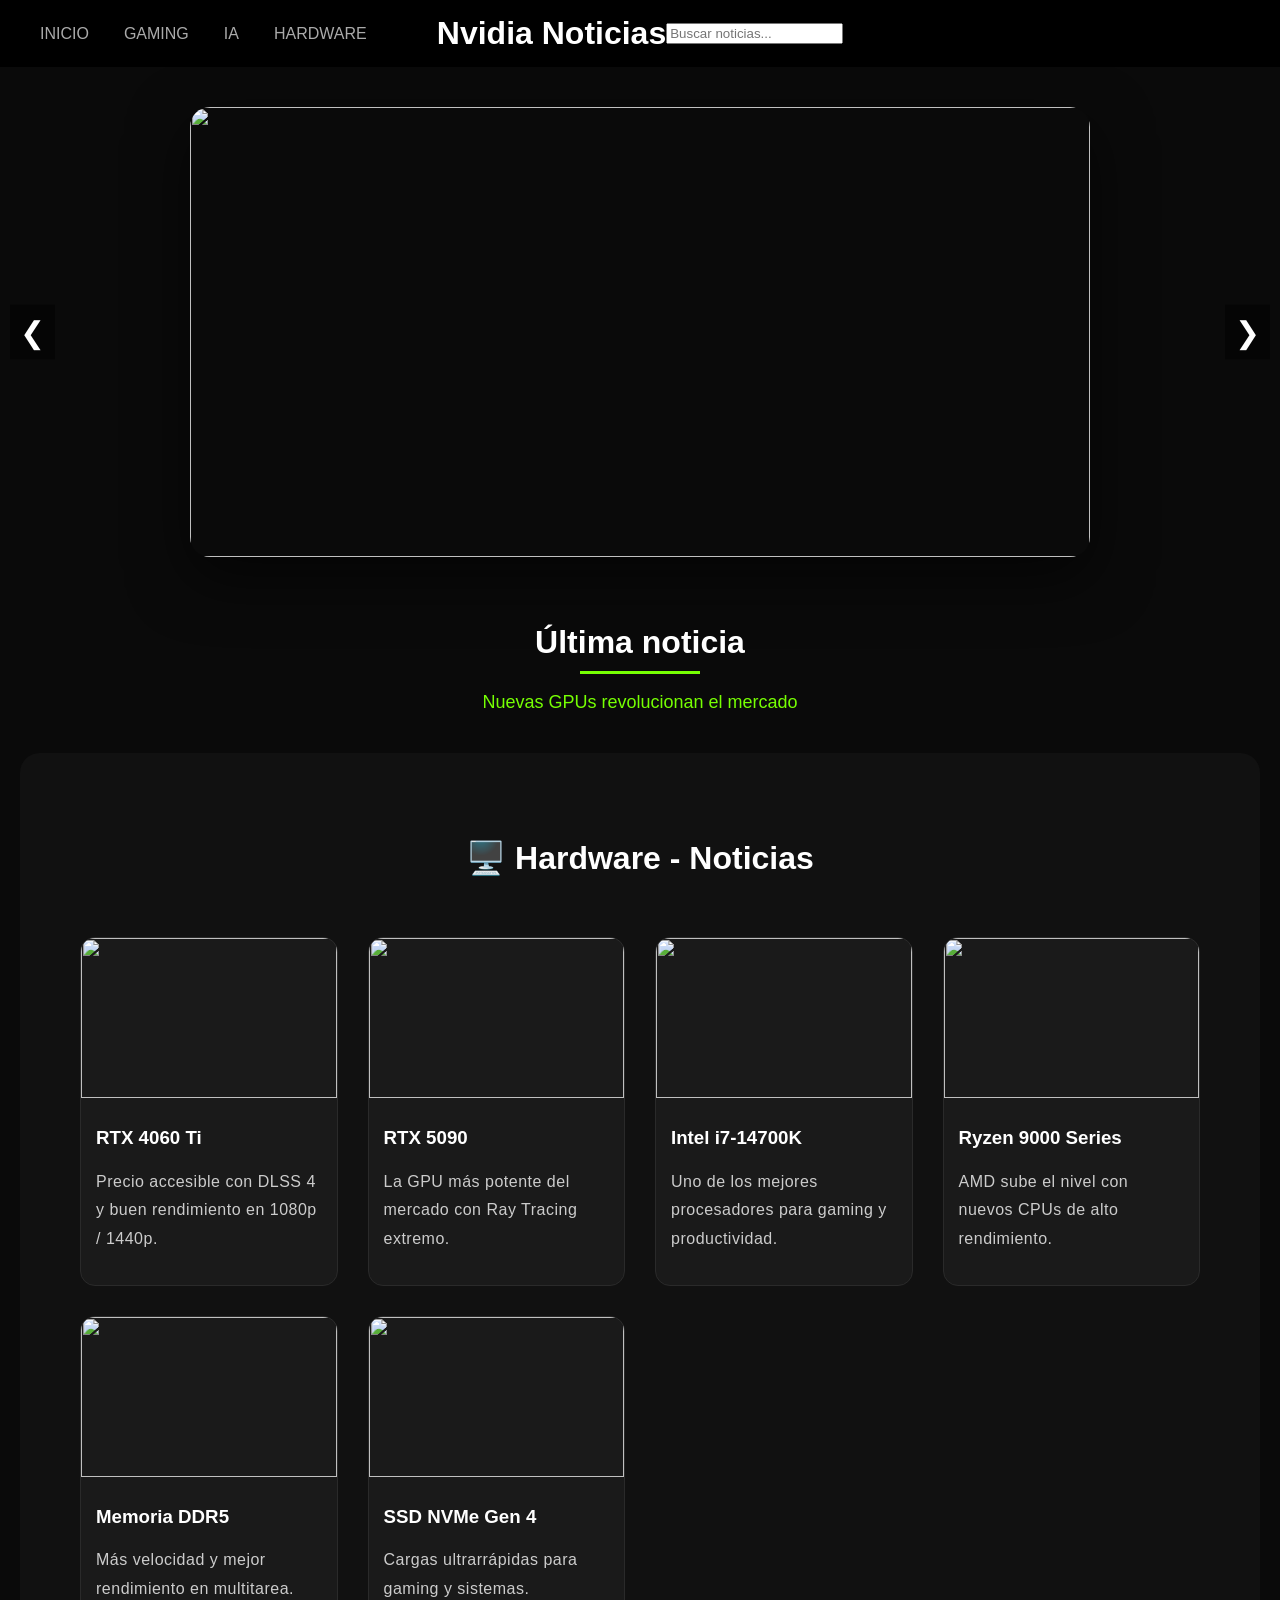
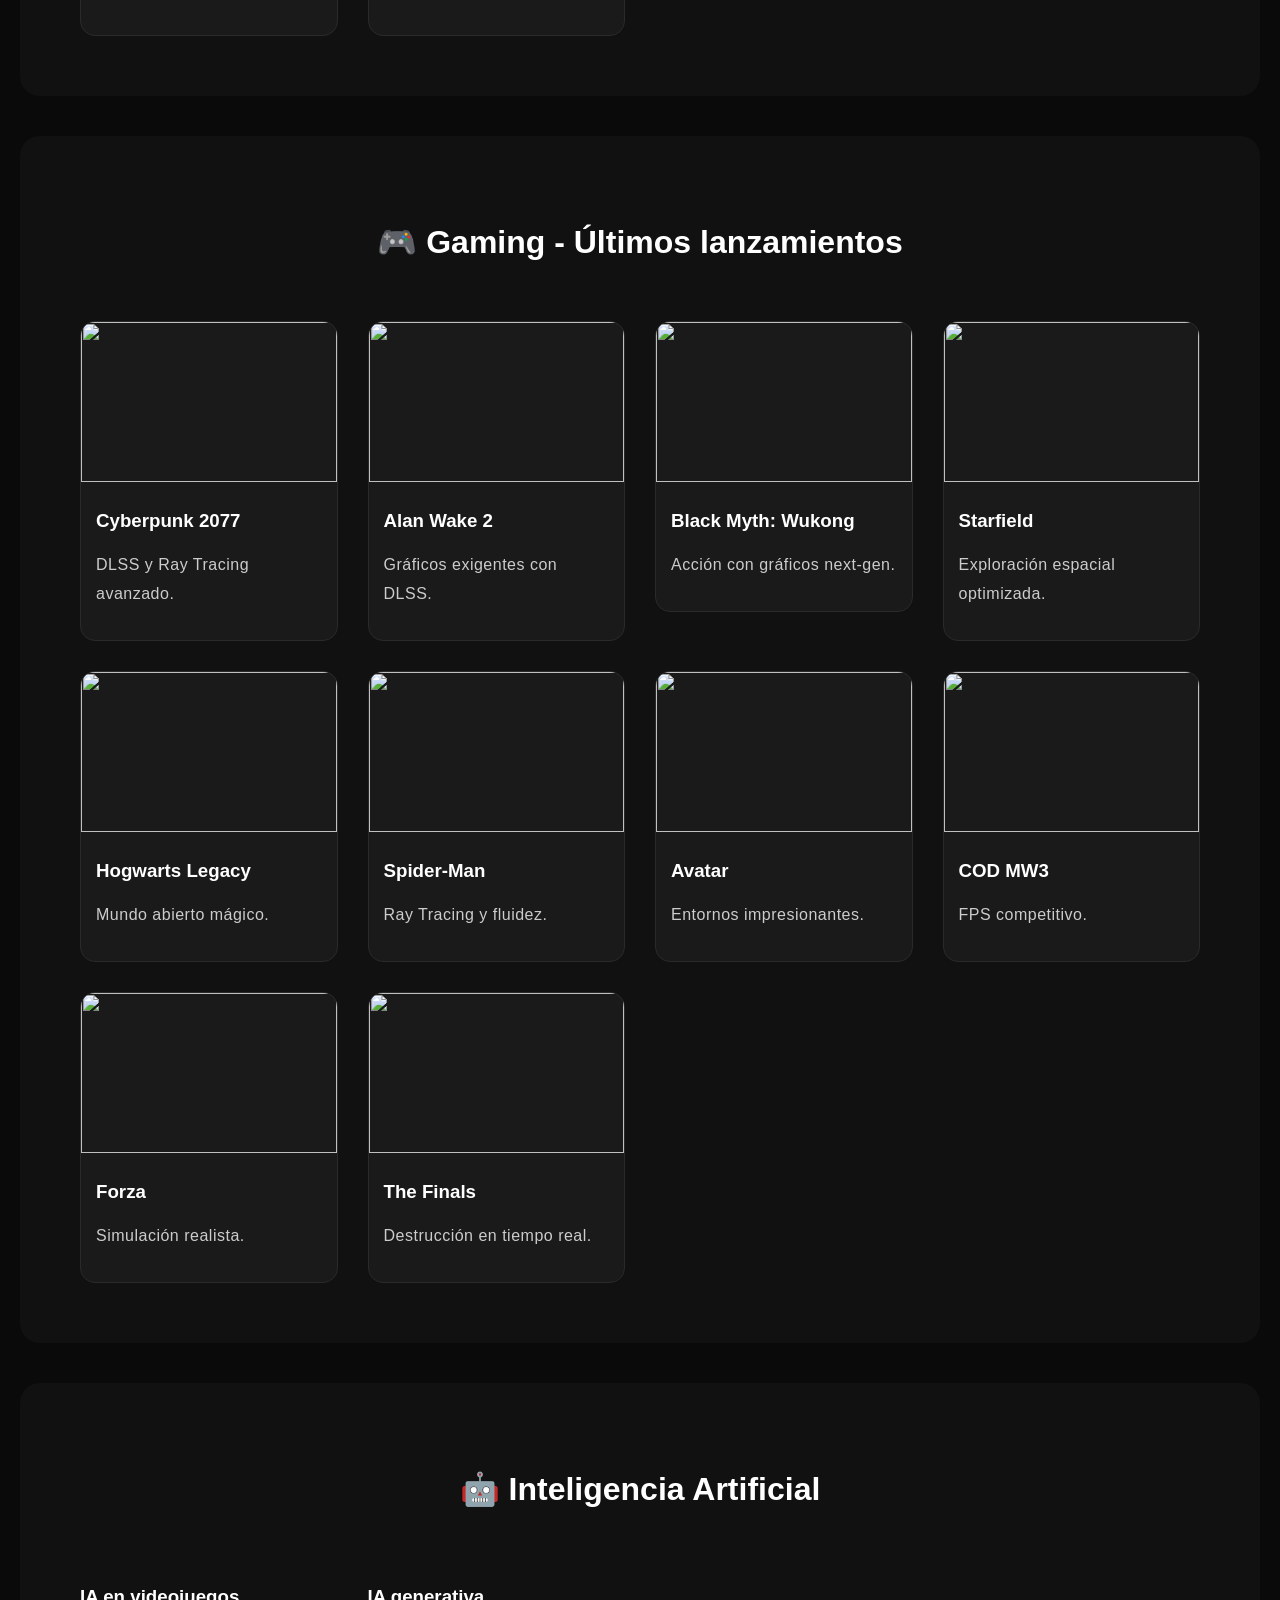
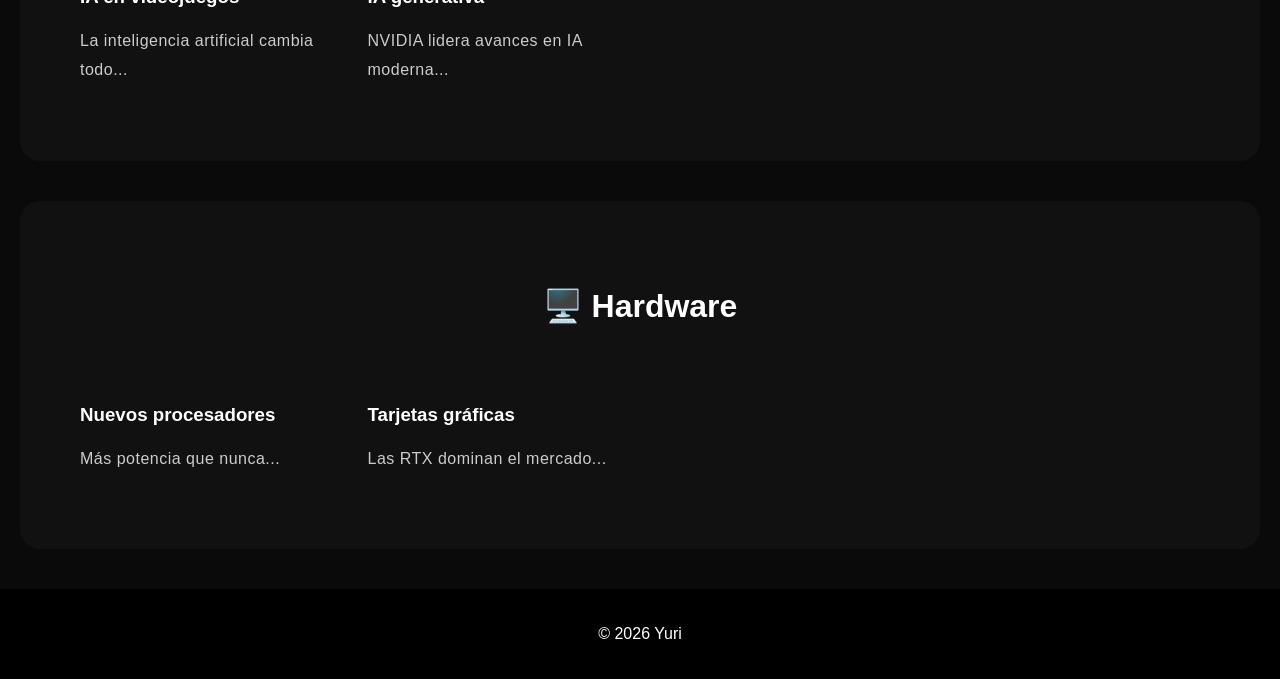
==== commit a8f47885: "Update index.html" ====
--- a/index.html
+++ b/index.html
@@ -14,15 +14,20 @@
 
 <!-- HEADER -->
 <header>
+  <nav>
+    <a href="#inicio">INICIO</a>
+    <a href="#gaming">GAMING</a>
+    <a href="#ia">IA</a>
+    <a href="#hardware">HARDWARE</a>
+  </nav>
+
   <h1>Nvidia Noticias</h1>
-  <nav>
-    <a href="#inicio">Inicio</a>
-    <a href="#gaming">Gaming</a>
-    <a href="#ia">IA</a>
-    <a href="#hardware">Hardware</a>
-  </nav>
+
+  <div class="search-box">
+    <input type="text" id="searchInput" placeholder="Buscar noticias...">
+    <div id="searchResults" class="search-results"></div>
+  </div>
 </header>
-
 <!-- HERO -->
 <section id="inicio" class="hero">
 
@@ -215,7 +220,7 @@
 </section>
 
 <!-- HARDWARE -->
-<section id="hardware" class="news">
+<section id="hardware2" class="news">
 
 <h2>🖥️ Hardware</h2>
 
@@ -291,6 +296,60 @@
   observer.observe(section);
 });
 </script>
-
+<script>
+document.addEventListener("DOMContentLoaded", () => {
+
+  const searchInput = document.getElementById("searchInput");
+  const resultsBox = document.getElementById("searchResults");
+
+  // 🔥 BASE DE DATOS (tus páginas)
+  const data = [
+    { title: "RTX 4060 Ti", url: "rtx4060ti.html" },
+    { title: "RTX 5090", url: "rtx5090ti.html" },
+    { title: "Intel i7-14700K", url: "cpu.html" },
+    { title: "Ryzen 9000 Series", url: "amd.html" },
+    { title: "Memoria DDR5", url: "ram.html" },
+    { title: "SSD NVMe Gen 4", url: "ssd.html" },
+
+    { title: "Cyberpunk 2077", url: "cyberpunk.html" },
+    { title: "Alan Wake 2", url: "alanwake.html" },
+    { title: "Black Myth Wukong", url: "wukong.html" },
+    { title: "Starfield", url: "starfield.html" },
+    { title: "Hogwarts Legacy", url: "hogwarts.html" },
+    { title: "Spider-Man", url: "spiderman.html" },
+    { title: "Avatar", url: "avatar.html" },
+    { title: "COD MW3", url: "cod.html" },
+    { title: "Forza", url: "forza.html" },
+    { title: "The Finals", url: "finals.html" }
+  ];
+
+  searchInput.addEventListener("input", () => {
+    const value = searchInput.value.toLowerCase().trim();
+
+    resultsBox.innerHTML = "";
+
+    if(value === "") return;
+
+    const filtered = data.filter(item =>
+      item.title.toLowerCase().includes(value)
+    );
+
+    filtered.forEach(item => {
+      const a = document.createElement("a");
+      a.href = item.url;
+      a.textContent = item.title;
+      resultsBox.appendChild(a);
+    });
+  });
+
+  // ocultar si haces click fuera
+  document.addEventListener("click", (e) => {
+    if(!e.target.closest(".search-box")){
+      resultsBox.innerHTML = "";
+    }
+  });
+
+});
+</script>
 </body>
 </html>
